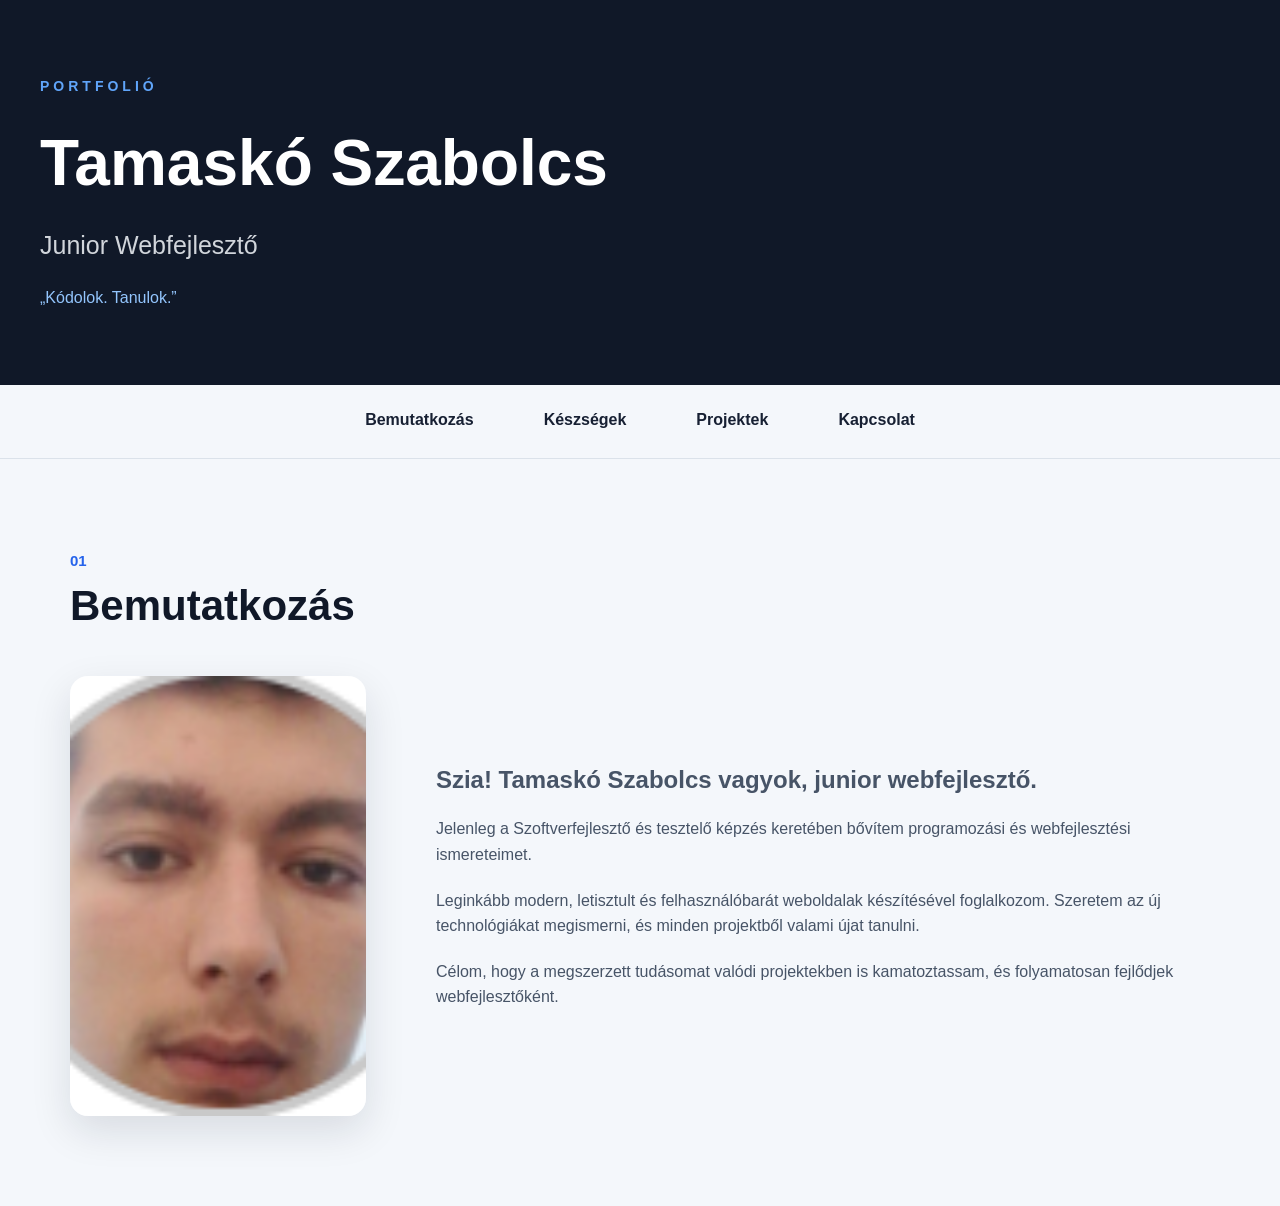
==== portfolio/index.html @ aec24481 "header,nav,bemutatkozás elkezdése" ====
<!DOCTYPE html>
<html lang="hu">
<head>
    <meta charset="UTF-8">
    <meta name="viewport" content="width=device-width, initial-scale=1.0">
    <meta name="description" content="Tamaskó Szabolcs junior webfejlesztő portfólió oldala">
    <title>Tamaskó Szabolcs | Junior Webfejlesztő</title>

    <link rel="stylesheet" href="css/style.css">
    <meta charset="UTF-8">
    <meta name="viewport" content="width=device-width, initial-scale=1.0">
    <meta name="description" content="Tamaskó Szabolcs junior webfejlesztő portfólió oldala">
    <title>Tamaskó Szabolcs | Junior Webfejlesztő</title>

    <link rel="stylesheet" href="css/style.css">
</head>

<body>

    <header>
        <div class="header-tartalom">
            <p class="kis-szoveg">PORTFOLIÓ</p>
            <h1>Tamaskó Szabolcs</h1>
            <p class="motto">Junior Webfejlesztő</p>
            <p class="idezet">„Kódolok. Tanulok.”</p>
        </div>
    </header>

    <nav>
        <div class="nav-tartalom">
            <a href="#bemutatkozas">Bemutatkozás</a>
            <a href="#keszsegek">Készségek</a>
            <a href="#projektek">Projektek</a>
            <a href="#kapcsolat">Kapcsolat</a>
        </div>
    </nav>

    <main>


        <section id="bemutatkozas" class="bemutatkozas">
            <div class="szekcio-fejlec">
                <p class="szekcio-szam">01</p>
                <h2>Bemutatkozás</h2>
            </div>

            <div class="bemutatkozas-tartalom">

                <div class="profil-kep">
                    <img src="img/profil.png" alt="Tamaskó Szabolcs portréképe">
                </div>

                <div class="bemutatkozo-szoveg">
                    <p class="kiemelt-szoveg">
                        Szia! Tamaskó Szabolcs vagyok, junior webfejlesztő.
                    </p>

                    <p>
                        Jelenleg a Szoftverfejlesztő és tesztelő képzés
                        keretében bővítem programozási és webfejlesztési
                        ismereteimet.
                    </p>

                    <p>
                        Leginkább modern, letisztult és felhasználóbarát
                        weboldalak készítésével foglalkozom. Szeretem
                        az új technológiákat megismerni, és minden projektből
                        valami újat tanulni.
                    </p>

                    <p>
                        Célom, hogy a megszerzett tudásomat valódi projektekben
                        is kamatoztassam, és folyamatosan fejlődjek
                        webfejlesztőként.
                    </p>
                </div>

            </div>
        </section>


</body>
</html>
---- portfolio/css/style.css ----
* {
    box-sizing: border-box;
    margin: 0;
    padding: 0;
}

body {
    font-family: Arial, Helvetica, sans-serif;
    background-color: #f4f7fb;
    color: #172033;
    line-height: 1.6;
}

img {
    display: block;
    width: 100%;
}








header {
    background-color: #101828;
    color: #ffffff;
    padding: 75px 30px;
}

.header-tartalom {
    max-width: 1200px;
    margin: 0 auto;
}

.kis-szoveg {
    color: #60a5fa;
    font-size: 14px;
    font-weight: bold;
    letter-spacing: 4px;
    margin-bottom: 15px;
}

header h1 {
    font-size: 64px;
    margin-bottom: 10px;
}

.motto {
    font-size: 25px;
    color: #d1d5db;
    margin-bottom: 20px;
}

.idezet {
    color: #93c5fd;
    font-size: 16px;
}







nav {
    border-bottom: 1px solid #dbe2ea;
    top: 0;
}

.nav-tartalom {
    max-width: 1200px;
    margin: 0 auto;
    display: flex;
    justify-content: center;
}

nav a {
    display: block;
    padding: 22px 35px;
    color: #172033;
    text-decoration: none;
    font-weight: bold;
    border-bottom: 3px solid transparent;
    transition: 0.3s;
}

nav a:hover {
    background-color: #eff6ff;
    color: #2563eb;
    border-bottom-color: #2563eb;
}







section {
    max-width: 1200px;
    margin: 0 auto;
    padding: 90px 30px;
}

.szekcio-fejlec {
    margin-bottom: 45px;
}

.szekcio-szam {
    color: #2563eb;
    font-size: 15px;
    font-weight: bold;
    margin-bottom: 8px;
}

h2 {
    font-size: 42px;
    color: #101828;
    line-height: 1.2;
}

h3 {
    color: #101828;
}

.bemutatkozas-tartalom {
    display: flex;
    align-items: center;
    gap: 70px;
}


.profil-kep img {
    height: 440px;
    object-fit: cover;
    border-radius: 18px;
    box-shadow: 0 15px 40px rgba(16, 24, 40, 0.12);
}

.bemutatkozo-szoveg p {
    margin-bottom: 20px;
    color: #475467;
}

.kiemelt-szoveg {
    color: #101828 ;
    font-size: 24px;
    font-weight: bold;
    line-height: 1.4;
}
---- portfolio/css/style.css ----
* {
    box-sizing: border-box;
    margin: 0;
    padding: 0;
}

body {
    font-family: Arial, Helvetica, sans-serif;
    background-color: #f4f7fb;
    color: #172033;
    line-height: 1.6;
}

img {
    display: block;
    width: 100%;
}








header {
    background-color: #101828;
    color: #ffffff;
    padding: 75px 30px;
}

.header-tartalom {
    max-width: 1200px;
    margin: 0 auto;
}

.kis-szoveg {
    color: #60a5fa;
    font-size: 14px;
    font-weight: bold;
    letter-spacing: 4px;
    margin-bottom: 15px;
}

header h1 {
    font-size: 64px;
    margin-bottom: 10px;
}

.motto {
    font-size: 25px;
    color: #d1d5db;
    margin-bottom: 20px;
}

.idezet {
    color: #93c5fd;
    font-size: 16px;
}







nav {
    border-bottom: 1px solid #dbe2ea;
    top: 0;
}

.nav-tartalom {
    max-width: 1200px;
    margin: 0 auto;
    display: flex;
    justify-content: center;
}

nav a {
    display: block;
    padding: 22px 35px;
    color: #172033;
    text-decoration: none;
    font-weight: bold;
    border-bottom: 3px solid transparent;
    transition: 0.3s;
}

nav a:hover {
    background-color: #eff6ff;
    color: #2563eb;
    border-bottom-color: #2563eb;
}







section {
    max-width: 1200px;
    margin: 0 auto;
    padding: 90px 30px;
}

.szekcio-fejlec {
    margin-bottom: 45px;
}

.szekcio-szam {
    color: #2563eb;
    font-size: 15px;
    font-weight: bold;
    margin-bottom: 8px;
}

h2 {
    font-size: 42px;
    color: #101828;
    line-height: 1.2;
}

h3 {
    color: #101828;
}

.bemutatkozas-tartalom {
    display: flex;
    align-items: center;
    gap: 70px;
}


.profil-kep img {
    height: 440px;
    object-fit: cover;
    border-radius: 18px;
    box-shadow: 0 15px 40px rgba(16, 24, 40, 0.12);
}

.bemutatkozo-szoveg p {
    margin-bottom: 20px;
    color: #475467;
}

.kiemelt-szoveg {
    color: #101828 ;
    font-size: 24px;
    font-weight: bold;
    line-height: 1.4;
}
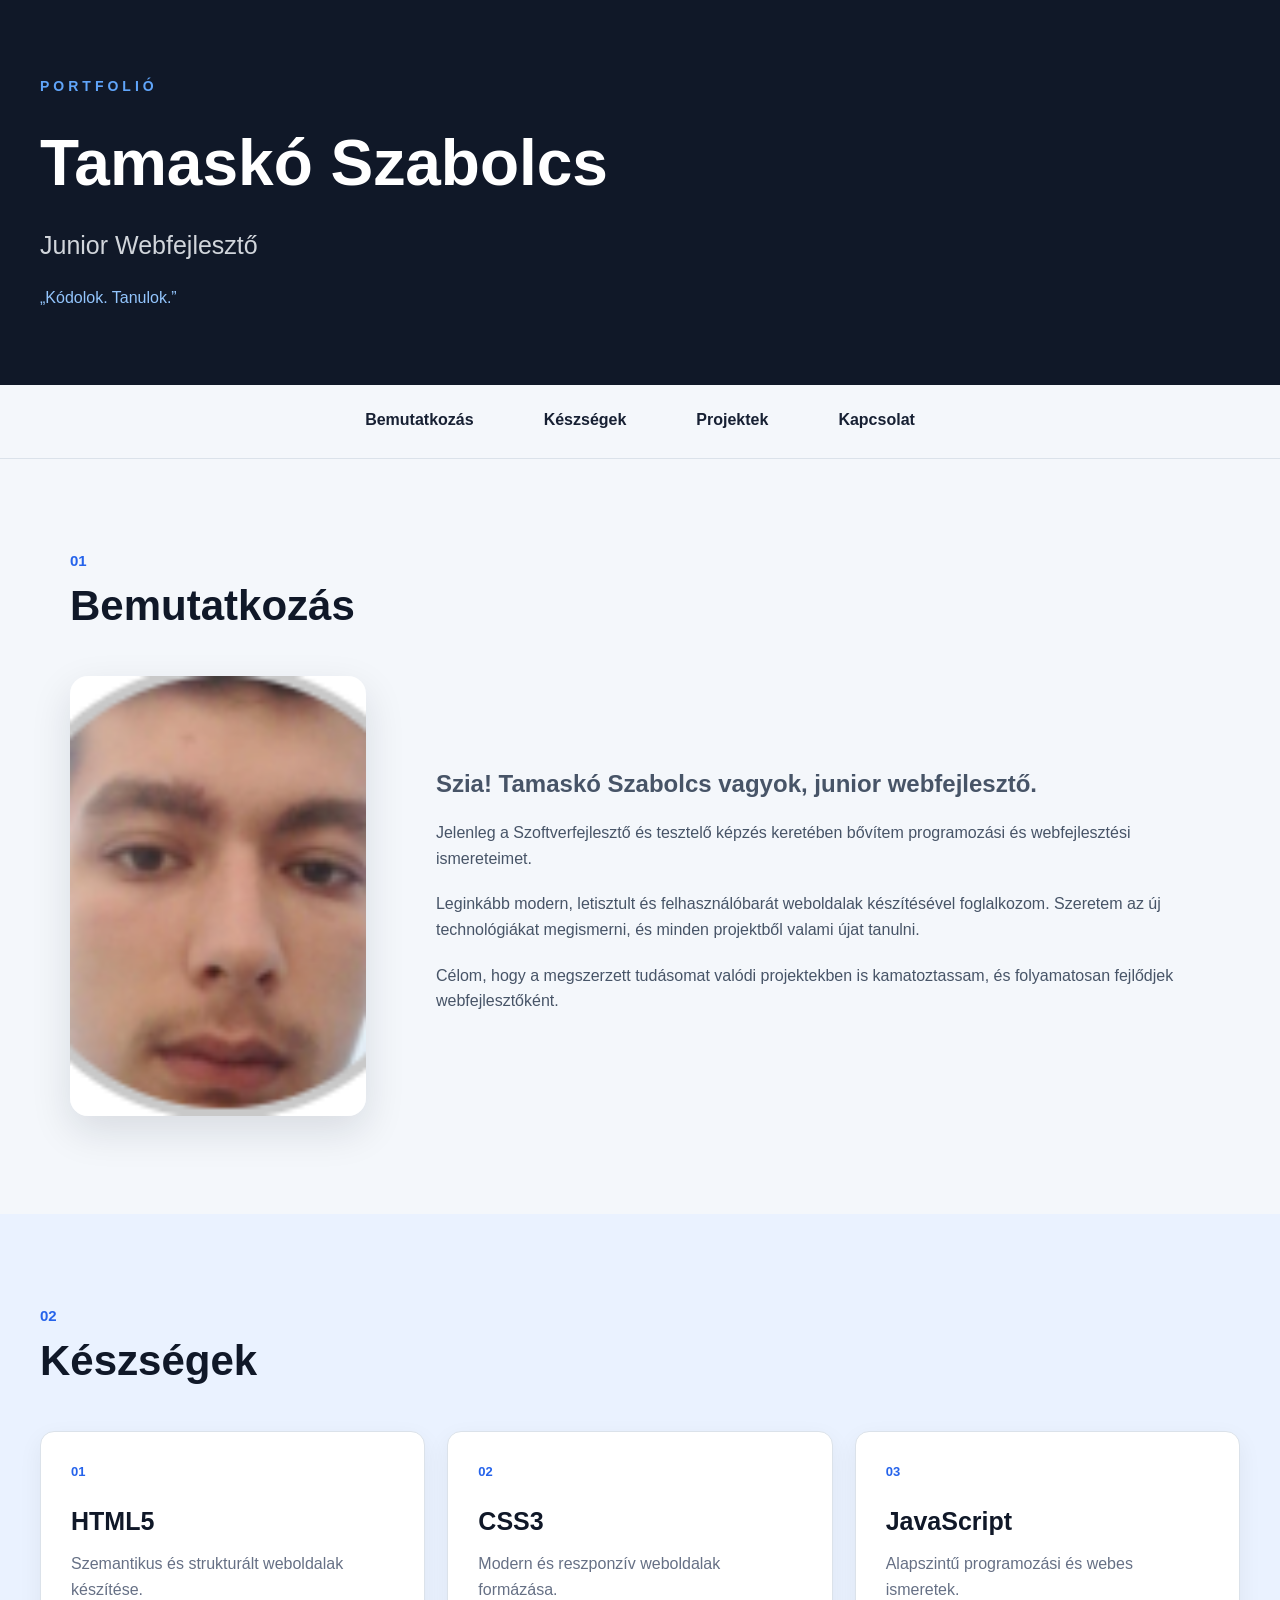
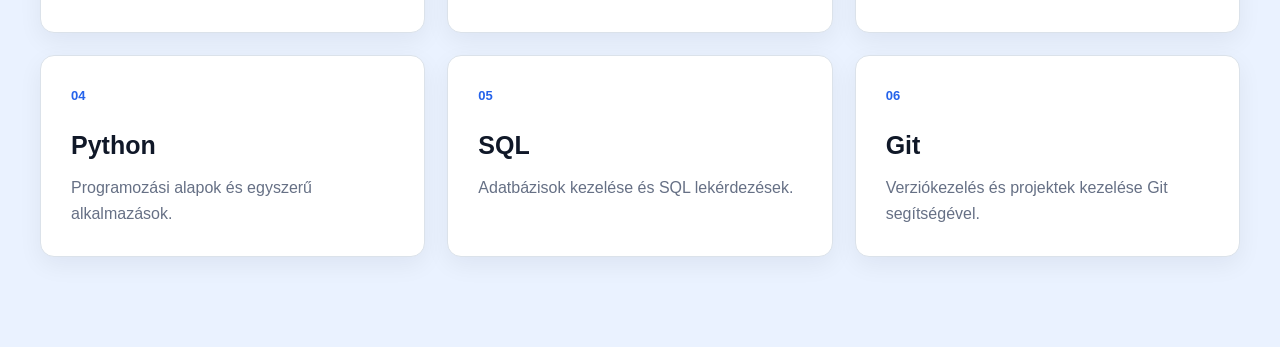
==== commit da22ff0a: "keszsegek section" ====
--- a/portfolio/index.html
+++ b/portfolio/index.html
@@ -79,5 +79,52 @@
         </section>
 
 
+        <section id="keszsegek" class="keszsegek">
+            <div class="szekcio-fejlec">
+                <p class="szekcio-szam">02</p>
+                <h2>Készségek</h2>
+            </div>
+
+            <div class="keszseg-grid">
+
+                <div class="keszseg-kartya">
+                    <span class="kartya-szam">01</span>
+                    <h3>HTML5</h3>
+                    <p>Szemantikus és strukturált weboldalak készítése.</p>
+                </div>
+
+                <div class="keszseg-kartya">
+                    <span class="kartya-szam">02</span>
+                    <h3>CSS3</h3>
+                    <p>Modern és reszponzív weboldalak formázása.</p>
+                </div>
+
+                <div class="keszseg-kartya">
+                    <span class="kartya-szam">03</span>
+                    <h3>JavaScript</h3>
+                    <p>Alapszintű programozási és webes ismeretek.</p>
+                </div>
+
+                <div class="keszseg-kartya">
+                    <span class="kartya-szam">04</span>
+                    <h3>Python</h3>
+                    <p>Programozási alapok és egyszerű alkalmazások.</p>
+                </div>
+
+                <div class="keszseg-kartya">
+                    <span class="kartya-szam">05</span>
+                    <h3>SQL</h3>
+                    <p>Adatbázisok kezelése és SQL lekérdezések.</p>
+                </div>
+
+                <div class="keszseg-kartya">
+                    <span class="kartya-szam">06</span>
+                    <h3>Git</h3>
+                    <p>Verziókezelés és projektek kezelése Git segítségével.</p>
+                </div>
+
+            </div>
+        </section>
+
 </body>
 </html>
--- a/portfolio/css/style.css
+++ b/portfolio/css/style.css
@@ -12,7 +12,6 @@
 }
 
 img {
-    display: block;
     width: 100%;
 }
 
@@ -66,7 +65,6 @@
 
 nav {
     border-bottom: 1px solid #dbe2ea;
-    top: 0;
 }
 
 .nav-tartalom {
@@ -151,3 +149,50 @@
     line-height: 1.4;
 }
 
+
+
+
+
+.keszsegek {
+    max-width: none;
+    background-color: #eaf2ff;
+}
+
+.keszsegek .szekcio-fejlec,
+.keszseg-grid {
+    max-width: 1200px;
+    margin-left: auto;
+    margin-right: auto;
+}
+
+.keszseg-grid {
+    display: grid;
+    grid-template-columns: repeat(3, 1fr);
+    gap: 22px;
+}
+
+.keszseg-kartya {
+    min-height: 190px;
+    padding: 30px;
+    background-color: #ffffff;
+    border: 1px solid #dbe2ea;
+    border-radius: 14px;
+    box-shadow: 0 8px 25px rgba(16, 24, 40, 0.06);
+}
+
+.kartya-szam {
+    display: block;
+    color: #2563eb;
+    font-size: 13px;
+    font-weight: bold;
+    margin-bottom: 18px;
+}
+
+.keszseg-kartya h3 {
+    font-size: 25px;
+    margin-bottom: 10px;
+}
+
+.keszseg-kartya p {
+    color: #667085;
+}
--- a/portfolio/css/style.css
+++ b/portfolio/css/style.css
@@ -12,7 +12,6 @@
 }
 
 img {
-    display: block;
     width: 100%;
 }
 
@@ -66,7 +65,6 @@
 
 nav {
     border-bottom: 1px solid #dbe2ea;
-    top: 0;
 }
 
 .nav-tartalom {
@@ -151,3 +149,50 @@
     line-height: 1.4;
 }
 
+
+
+
+
+.keszsegek {
+    max-width: none;
+    background-color: #eaf2ff;
+}
+
+.keszsegek .szekcio-fejlec,
+.keszseg-grid {
+    max-width: 1200px;
+    margin-left: auto;
+    margin-right: auto;
+}
+
+.keszseg-grid {
+    display: grid;
+    grid-template-columns: repeat(3, 1fr);
+    gap: 22px;
+}
+
+.keszseg-kartya {
+    min-height: 190px;
+    padding: 30px;
+    background-color: #ffffff;
+    border: 1px solid #dbe2ea;
+    border-radius: 14px;
+    box-shadow: 0 8px 25px rgba(16, 24, 40, 0.06);
+}
+
+.kartya-szam {
+    display: block;
+    color: #2563eb;
+    font-size: 13px;
+    font-weight: bold;
+    margin-bottom: 18px;
+}
+
+.keszseg-kartya h3 {
+    font-size: 25px;
+    margin-bottom: 10px;
+}
+
+.keszseg-kartya p {
+    color: #667085;
+}
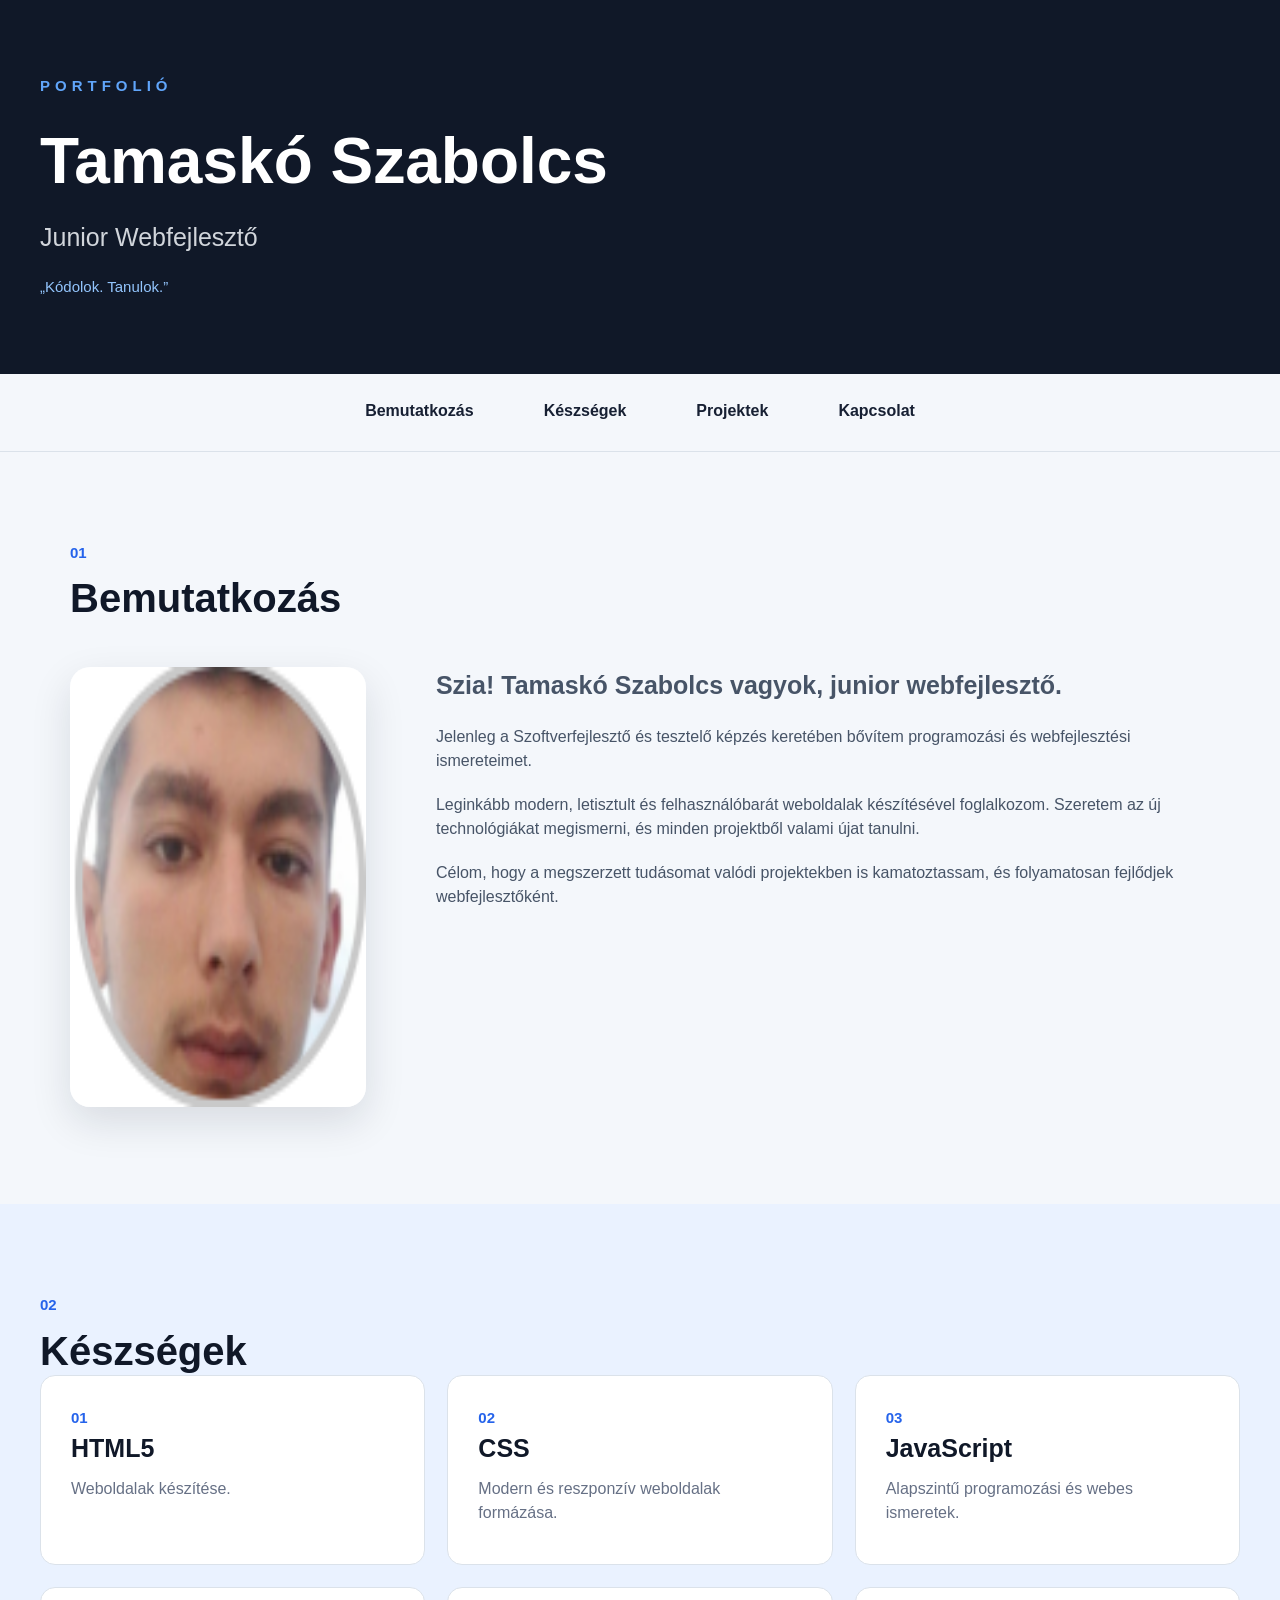
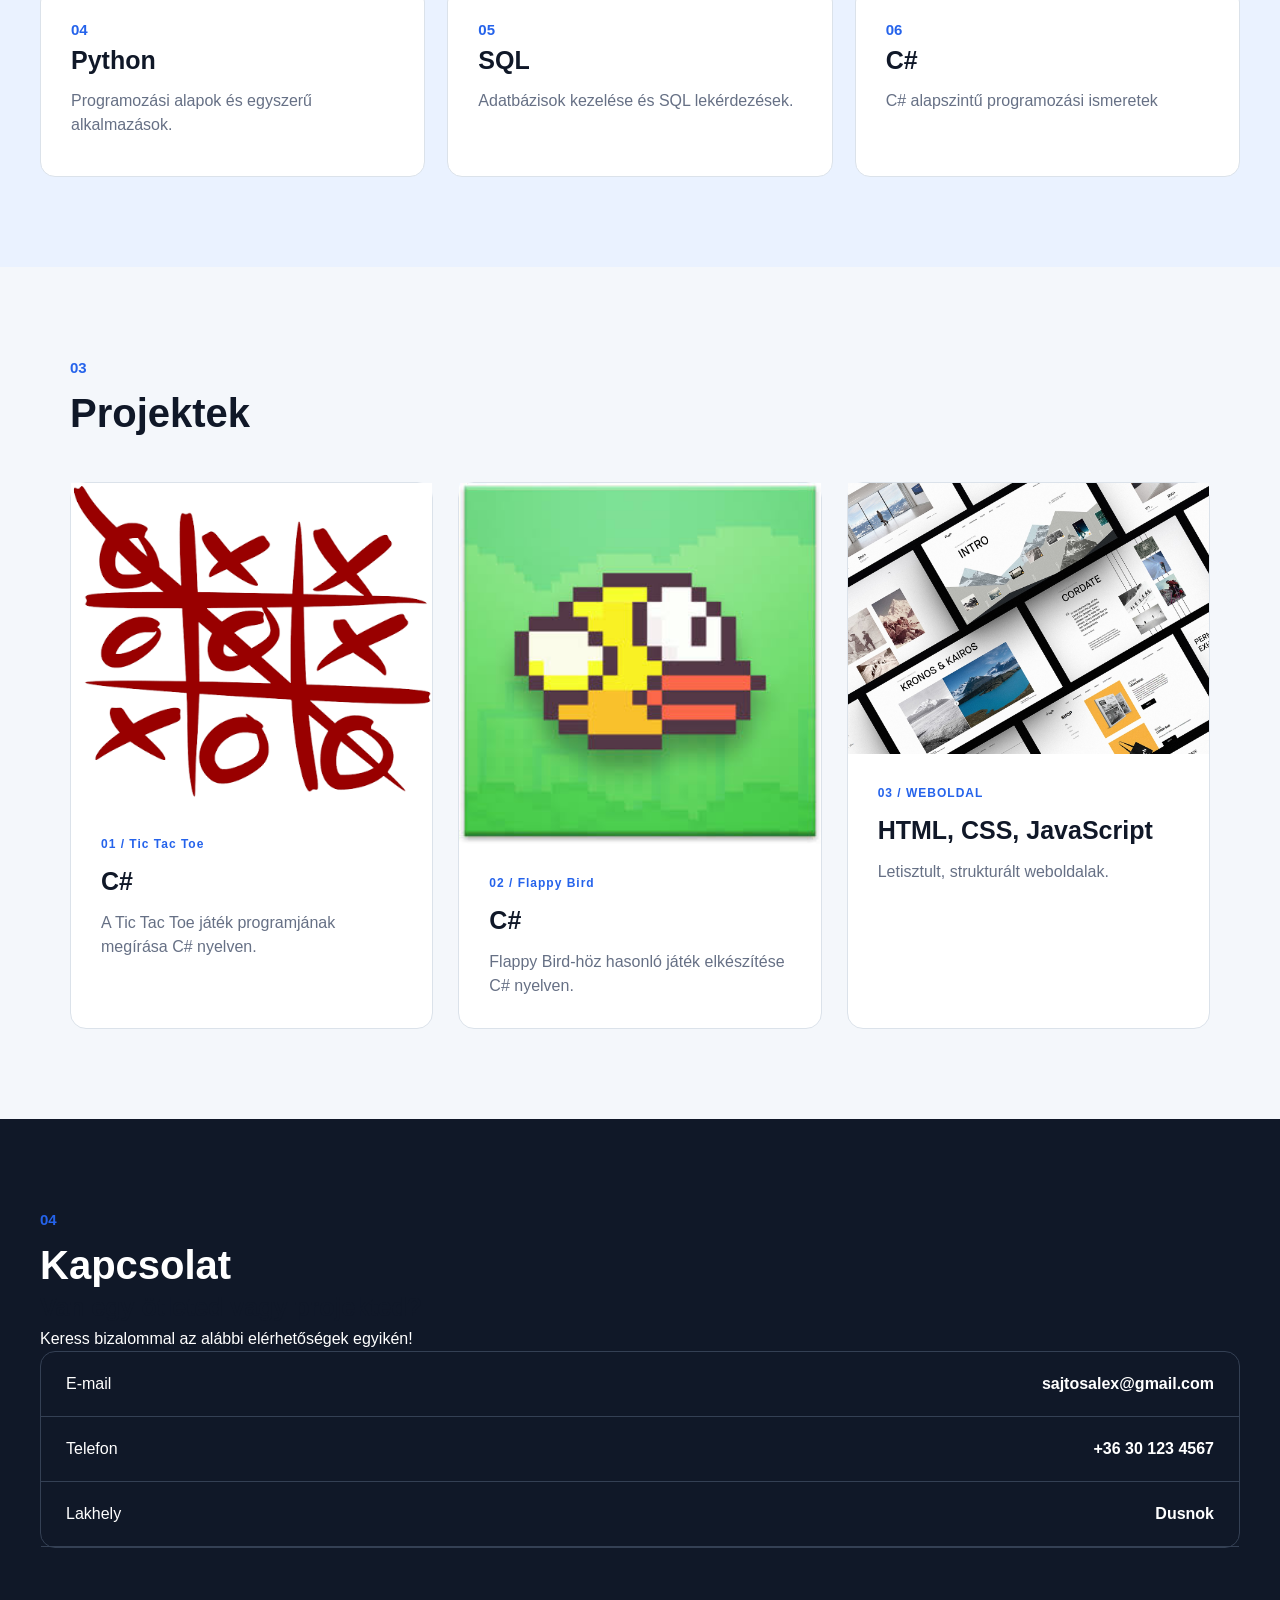
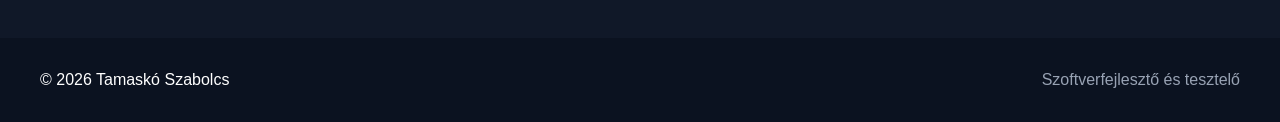
==== commit 216aa5be: "projektek szekcio, kapcsolat szekcio, javitasok (dupla ora)" ====
--- a/portfolio/index.html
+++ b/portfolio/index.html
@@ -1,11 +1,6 @@
 <!DOCTYPE html>
 <html lang="hu">
 <head>
-    <meta charset="UTF-8">
-    <meta name="viewport" content="width=device-width, initial-scale=1.0">
-    <meta name="description" content="Tamaskó Szabolcs junior webfejlesztő portfólió oldala">
-    <title>Tamaskó Szabolcs | Junior Webfejlesztő</title>
-
     <link rel="stylesheet" href="css/style.css">
     <meta charset="UTF-8">
     <meta name="viewport" content="width=device-width, initial-scale=1.0">
@@ -90,12 +85,12 @@
                 <div class="keszseg-kartya">
                     <span class="kartya-szam">01</span>
                     <h3>HTML5</h3>
-                    <p>Szemantikus és strukturált weboldalak készítése.</p>
+                    <p>Weboldalak készítése.</p>
                 </div>
 
                 <div class="keszseg-kartya">
                     <span class="kartya-szam">02</span>
-                    <h3>CSS3</h3>
+                    <h3>CSS</h3>
                     <p>Modern és reszponzív weboldalak formázása.</p>
                 </div>
 
@@ -119,12 +114,117 @@
 
                 <div class="keszseg-kartya">
                     <span class="kartya-szam">06</span>
-                    <h3>Git</h3>
-                    <p>Verziókezelés és projektek kezelése Git segítségével.</p>
-                </div>
-
-            </div>
-        </section>
+                    <h3>C#</h3>
+                    <p>C# alapszintű programozási ismeretek</p>
+                </div>
+
+            </div>
+        </section>
+
+
+
+
+        <section id="projektek" class="projektek">
+            <div class="szekcio-fejlec">
+                <p class="szekcio-szam">03</p>
+                <h2>Projektek</h2>
+            </div>
+
+            <div class="projekt-grid">
+
+                <article class="projekt-kartya">
+                    <img src="img/images.png" alt="Webshop projekt képe">
+
+                    <div class="projekt-tartalom">
+                        <p class="projekt-szam">01 / Tic Tac Toe</p>
+                        <h3>C#</h3>
+                        <p>
+                            A Tic Tac Toe játék programjának megírása C# nyelven.
+                        </p>
+                    </div>
+                </article>
+
+                <article class="projekt-kartya">
+                    <img src="img/images.jfif" alt="Portfólió projekt képe">
+
+                    <div class="projekt-tartalom">
+                        <p class="projekt-szam">02 / Flappy Bird</p>
+                        <h3>C#</h3>
+                        <p>
+                            Flappy Bird-höz hasonló játék elkészítése C# nyelven.
+                        </p>
+                    </div>
+                </article>
+
+                <article class="projekt-kartya">
+                    <img src="img/lumen-museum-website-design.jpg" alt="Weboldal projekt képe">
+
+                    <div class="projekt-tartalom">
+                        <p class="projekt-szam">03 / WEBOLDAL</p>
+                        <h3>HTML, CSS, JavaScript</h3>
+                        <p>
+                            Letisztult, strukturált weboldalak.
+                        </p>
+                    </div>
+                </article>
+
+            </div>
+        </section>
+
+
+
+
+        <section id="kapcsolat" class="kapcsolat">
+            <div class="szekcio-fejlec">
+                <p class="szekcio-szam">04</p>
+                <h2>Kapcsolat</h2>
+            </div>
+
+            <div class="kapcsolat-tartalom">
+
+                <div class="kapcsolat-szoveg">
+                    <p class="kiemelt-szoveg">
+                        Van egy ötleted vagy projekted?
+                    </p>
+
+                    <p>
+                        Keress bizalommal az alábbi elérhetőségek egyikén!
+                    </p>
+                </div>
+
+                <div class="kapcsolati-adatok">
+
+                    <div class="kapcsolat-sor">
+                        <span>E-mail</span>
+                        <a href="mailto:peter@email.hu">sajtosalex@gmail.com</a>
+                    </div>
+
+                    <div class="kapcsolat-sor">
+                        <span>Telefon</span>
+                        <a href="tel:+36301234567">+36 30 123 4567</a>
+                    </div>
+
+                    <div class="kapcsolat-sor">
+                        <span>Lakhely</span>
+                        <p>Dusnok</p>
+                    </div>
+
+                </div>
+
+            </div>
+        </section>
+
+    </main>
+
+
+
+    <footer>
+        <div class="footer-tartalom">
+            <p>© 2026 Tamaskó Szabolcs</p>
+            <p>Szoftverfejlesztő és tesztelő</p>
+        </div>
+    </footer>
+
 
 </body>
 </html>
--- a/portfolio/css/style.css
+++ b/portfolio/css/style.css
@@ -8,7 +8,7 @@
     font-family: Arial, Helvetica, sans-serif;
     background-color: #f4f7fb;
     color: #172033;
-    line-height: 1.6;
+    line-height: 1.5;
 }
 
 img {
@@ -35,9 +35,9 @@
 
 .kis-szoveg {
     color: #60a5fa;
-    font-size: 14px;
-    font-weight: bold;
-    letter-spacing: 4px;
+    font-size: 15px;
+    font-weight: bold;
+    letter-spacing: 5px;
     margin-bottom: 15px;
 }
 
@@ -54,7 +54,7 @@
 
 .idezet {
     color: #93c5fd;
-    font-size: 16px;
+    font-size: 15px;
 }
 
 
@@ -69,14 +69,13 @@
 
 .nav-tartalom {
     max-width: 1200px;
-    margin: 0 auto;
+    margin: auto;
     display: flex;
     justify-content: center;
 }
 
 nav a {
-    display: block;
-    padding: 22px 35px;
+    padding: 25px 35px;
     color: #172033;
     text-decoration: none;
     font-weight: bold;
@@ -98,7 +97,7 @@
 
 section {
     max-width: 1200px;
-    margin: 0 auto;
+    margin: auto;
     padding: 90px 30px;
 }
 
@@ -110,11 +109,11 @@
     color: #2563eb;
     font-size: 15px;
     font-weight: bold;
-    margin-bottom: 8px;
+    margin-bottom: 10px;
 }
 
 h2 {
-    font-size: 42px;
+    font-size: 40px;
     color: #101828;
     line-height: 1.2;
 }
@@ -125,15 +124,13 @@
 
 .bemutatkozas-tartalom {
     display: flex;
-    align-items: center;
     gap: 70px;
 }
 
 
 .profil-kep img {
     height: 440px;
-    object-fit: cover;
-    border-radius: 18px;
+    border-radius: 20px;
     box-shadow: 0 15px 40px rgba(16, 24, 40, 0.12);
 }
 
@@ -144,9 +141,9 @@
 
 .kiemelt-szoveg {
     color: #101828 ;
-    font-size: 24px;
-    font-weight: bold;
-    line-height: 1.4;
+    font-size: 25px;
+    font-weight: bold;
+    line-height: 1.5;
 }
 
 
@@ -154,21 +151,13 @@
 
 
 .keszsegek {
-    max-width: none;
     background-color: #eaf2ff;
 }
 
 .keszsegek .szekcio-fejlec,
 .keszseg-grid {
     max-width: 1200px;
-    margin-left: auto;
-    margin-right: auto;
-}
-
-.keszseg-grid {
-    display: grid;
-    grid-template-columns: repeat(3, 1fr);
-    gap: 22px;
+    margin: auto;
 }
 
 .keszseg-kartya {
@@ -176,14 +165,12 @@
     padding: 30px;
     background-color: #ffffff;
     border: 1px solid #dbe2ea;
-    border-radius: 14px;
-    box-shadow: 0 8px 25px rgba(16, 24, 40, 0.06);
+    border-radius: 15px;
 }
 
 .kartya-szam {
-    display: block;
-    color: #2563eb;
-    font-size: 13px;
+    color: #2563eb;
+    font-size: 15px;
     font-weight: bold;
     margin-bottom: 18px;
 }
@@ -196,3 +183,177 @@
 .keszseg-kartya p {
     color: #667085;
 }
+
+
+
+.keszsegek {
+    background-color: #eaf2ff;
+    max-width: none;
+}
+
+.keszsegek .szekcio-fejlec,
+.keszseg-grid {
+    max-width: 1200px;
+}
+
+.keszseg-grid {
+    display: grid;
+    grid-template-columns: repeat(3, 1fr);
+    gap: 22px;
+}
+
+.keszseg-kartya {
+    min-height: 190px;
+    padding: 30px;
+    background-color: #ffffff;
+    border: 1px solid #dbe2ea;
+    border-radius: 15px;
+}
+
+.kartya-szam {
+    color: #2563eb;
+    font-size: 15px;
+    font-weight: bold;
+    margin-bottom: 20px;
+}
+
+.keszseg-kartya h3 {
+    font-size: 25px;
+    margin-bottom: 10px;
+}
+
+.keszseg-kartya p {
+    color: #667085;
+}
+
+
+
+
+
+
+.projekt-grid {
+    display: grid;
+    grid-template-columns: repeat(3, 1fr);
+    gap: 25px;
+}
+
+.projekt-kartya {
+    display: flex;
+    flex-direction: column;
+    background-color: #ffffff;
+    border: 1px solid #dbe2ea;
+    border-radius: 16px;
+}
+
+
+.projekt-tartalom {
+    padding: 30px;
+}
+
+.projekt-szam {
+    color: #2563eb;
+    font-size: 12px;
+    font-weight: bold;
+    letter-spacing: 1px;
+    margin-bottom: 10px;
+}
+
+.projekt-tartalom h3 {
+    font-size: 25px;
+    margin-bottom: 10px;
+}
+
+.projekt-tartalom p:last-child {
+    color: #667085;
+}
+
+
+
+
+
+.kapcsolat {
+    max-width: none;
+    background-color: #101828;
+    color: #ffffff;
+}
+
+.kapcsolat .szekcio-fejlec,
+.kapcsolat-tartalom {
+    max-width: 1200px;
+    margin: auto;
+}
+
+.kapcsolat h2 {
+    color: #ffffff;
+}
+
+.kapcsolat-tartalom {
+    gap: 100px;
+    align-items: center;
+}
+
+.kapcsolat-szoveg {
+    flex: 1;
+}
+
+.kapcsolati-adatok {
+    flex: 1;
+    border: 1px solid #344054;
+    border-radius: 15px;
+}
+
+.kapcsolat-sor {
+    display: flex;
+    justify-content: space-between;
+    padding: 20px 25px;
+    border-bottom: 1px solid #344054;
+}
+
+
+.kapcsolat-sor p,
+.kapcsolat-sor a {
+    color: #ffffff;
+    text-decoration: none;
+    font-weight: bold;
+}
+
+
+
+
+
+footer {
+    background-color: #0b1220;
+    color: #98a2b3;
+    padding: 30px;
+}
+
+.footer-tartalom {
+    max-width: 1200px;
+    margin: auto;
+    display: flex;
+    justify-content: space-between;
+}
+
+.footer-tartalom p:first-child {
+    color: #ffffff;
+}
+
+
+
+
+
+
+@media (max-width: 800px) {
+    .keszseg-grid {
+        grid-template-columns: 1fr;
+    }
+
+    .projekt-grid {
+        grid-template-columns: 1fr;
+    }
+    .nav-tartalom {
+        flex-direction: column;
+        text-align: center;
+    }
+
+}
--- a/portfolio/css/style.css
+++ b/portfolio/css/style.css
@@ -8,7 +8,7 @@
     font-family: Arial, Helvetica, sans-serif;
     background-color: #f4f7fb;
     color: #172033;
-    line-height: 1.6;
+    line-height: 1.5;
 }
 
 img {
@@ -35,9 +35,9 @@
 
 .kis-szoveg {
     color: #60a5fa;
-    font-size: 14px;
-    font-weight: bold;
-    letter-spacing: 4px;
+    font-size: 15px;
+    font-weight: bold;
+    letter-spacing: 5px;
     margin-bottom: 15px;
 }
 
@@ -54,7 +54,7 @@
 
 .idezet {
     color: #93c5fd;
-    font-size: 16px;
+    font-size: 15px;
 }
 
 
@@ -69,14 +69,13 @@
 
 .nav-tartalom {
     max-width: 1200px;
-    margin: 0 auto;
+    margin: auto;
     display: flex;
     justify-content: center;
 }
 
 nav a {
-    display: block;
-    padding: 22px 35px;
+    padding: 25px 35px;
     color: #172033;
     text-decoration: none;
     font-weight: bold;
@@ -98,7 +97,7 @@
 
 section {
     max-width: 1200px;
-    margin: 0 auto;
+    margin: auto;
     padding: 90px 30px;
 }
 
@@ -110,11 +109,11 @@
     color: #2563eb;
     font-size: 15px;
     font-weight: bold;
-    margin-bottom: 8px;
+    margin-bottom: 10px;
 }
 
 h2 {
-    font-size: 42px;
+    font-size: 40px;
     color: #101828;
     line-height: 1.2;
 }
@@ -125,15 +124,13 @@
 
 .bemutatkozas-tartalom {
     display: flex;
-    align-items: center;
     gap: 70px;
 }
 
 
 .profil-kep img {
     height: 440px;
-    object-fit: cover;
-    border-radius: 18px;
+    border-radius: 20px;
     box-shadow: 0 15px 40px rgba(16, 24, 40, 0.12);
 }
 
@@ -144,9 +141,9 @@
 
 .kiemelt-szoveg {
     color: #101828 ;
-    font-size: 24px;
-    font-weight: bold;
-    line-height: 1.4;
+    font-size: 25px;
+    font-weight: bold;
+    line-height: 1.5;
 }
 
 
@@ -154,21 +151,13 @@
 
 
 .keszsegek {
-    max-width: none;
     background-color: #eaf2ff;
 }
 
 .keszsegek .szekcio-fejlec,
 .keszseg-grid {
     max-width: 1200px;
-    margin-left: auto;
-    margin-right: auto;
-}
-
-.keszseg-grid {
-    display: grid;
-    grid-template-columns: repeat(3, 1fr);
-    gap: 22px;
+    margin: auto;
 }
 
 .keszseg-kartya {
@@ -176,14 +165,12 @@
     padding: 30px;
     background-color: #ffffff;
     border: 1px solid #dbe2ea;
-    border-radius: 14px;
-    box-shadow: 0 8px 25px rgba(16, 24, 40, 0.06);
+    border-radius: 15px;
 }
 
 .kartya-szam {
-    display: block;
-    color: #2563eb;
-    font-size: 13px;
+    color: #2563eb;
+    font-size: 15px;
     font-weight: bold;
     margin-bottom: 18px;
 }
@@ -196,3 +183,177 @@
 .keszseg-kartya p {
     color: #667085;
 }
+
+
+
+.keszsegek {
+    background-color: #eaf2ff;
+    max-width: none;
+}
+
+.keszsegek .szekcio-fejlec,
+.keszseg-grid {
+    max-width: 1200px;
+}
+
+.keszseg-grid {
+    display: grid;
+    grid-template-columns: repeat(3, 1fr);
+    gap: 22px;
+}
+
+.keszseg-kartya {
+    min-height: 190px;
+    padding: 30px;
+    background-color: #ffffff;
+    border: 1px solid #dbe2ea;
+    border-radius: 15px;
+}
+
+.kartya-szam {
+    color: #2563eb;
+    font-size: 15px;
+    font-weight: bold;
+    margin-bottom: 20px;
+}
+
+.keszseg-kartya h3 {
+    font-size: 25px;
+    margin-bottom: 10px;
+}
+
+.keszseg-kartya p {
+    color: #667085;
+}
+
+
+
+
+
+
+.projekt-grid {
+    display: grid;
+    grid-template-columns: repeat(3, 1fr);
+    gap: 25px;
+}
+
+.projekt-kartya {
+    display: flex;
+    flex-direction: column;
+    background-color: #ffffff;
+    border: 1px solid #dbe2ea;
+    border-radius: 16px;
+}
+
+
+.projekt-tartalom {
+    padding: 30px;
+}
+
+.projekt-szam {
+    color: #2563eb;
+    font-size: 12px;
+    font-weight: bold;
+    letter-spacing: 1px;
+    margin-bottom: 10px;
+}
+
+.projekt-tartalom h3 {
+    font-size: 25px;
+    margin-bottom: 10px;
+}
+
+.projekt-tartalom p:last-child {
+    color: #667085;
+}
+
+
+
+
+
+.kapcsolat {
+    max-width: none;
+    background-color: #101828;
+    color: #ffffff;
+}
+
+.kapcsolat .szekcio-fejlec,
+.kapcsolat-tartalom {
+    max-width: 1200px;
+    margin: auto;
+}
+
+.kapcsolat h2 {
+    color: #ffffff;
+}
+
+.kapcsolat-tartalom {
+    gap: 100px;
+    align-items: center;
+}
+
+.kapcsolat-szoveg {
+    flex: 1;
+}
+
+.kapcsolati-adatok {
+    flex: 1;
+    border: 1px solid #344054;
+    border-radius: 15px;
+}
+
+.kapcsolat-sor {
+    display: flex;
+    justify-content: space-between;
+    padding: 20px 25px;
+    border-bottom: 1px solid #344054;
+}
+
+
+.kapcsolat-sor p,
+.kapcsolat-sor a {
+    color: #ffffff;
+    text-decoration: none;
+    font-weight: bold;
+}
+
+
+
+
+
+footer {
+    background-color: #0b1220;
+    color: #98a2b3;
+    padding: 30px;
+}
+
+.footer-tartalom {
+    max-width: 1200px;
+    margin: auto;
+    display: flex;
+    justify-content: space-between;
+}
+
+.footer-tartalom p:first-child {
+    color: #ffffff;
+}
+
+
+
+
+
+
+@media (max-width: 800px) {
+    .keszseg-grid {
+        grid-template-columns: 1fr;
+    }
+
+    .projekt-grid {
+        grid-template-columns: 1fr;
+    }
+    .nav-tartalom {
+        flex-direction: column;
+        text-align: center;
+    }
+
+}
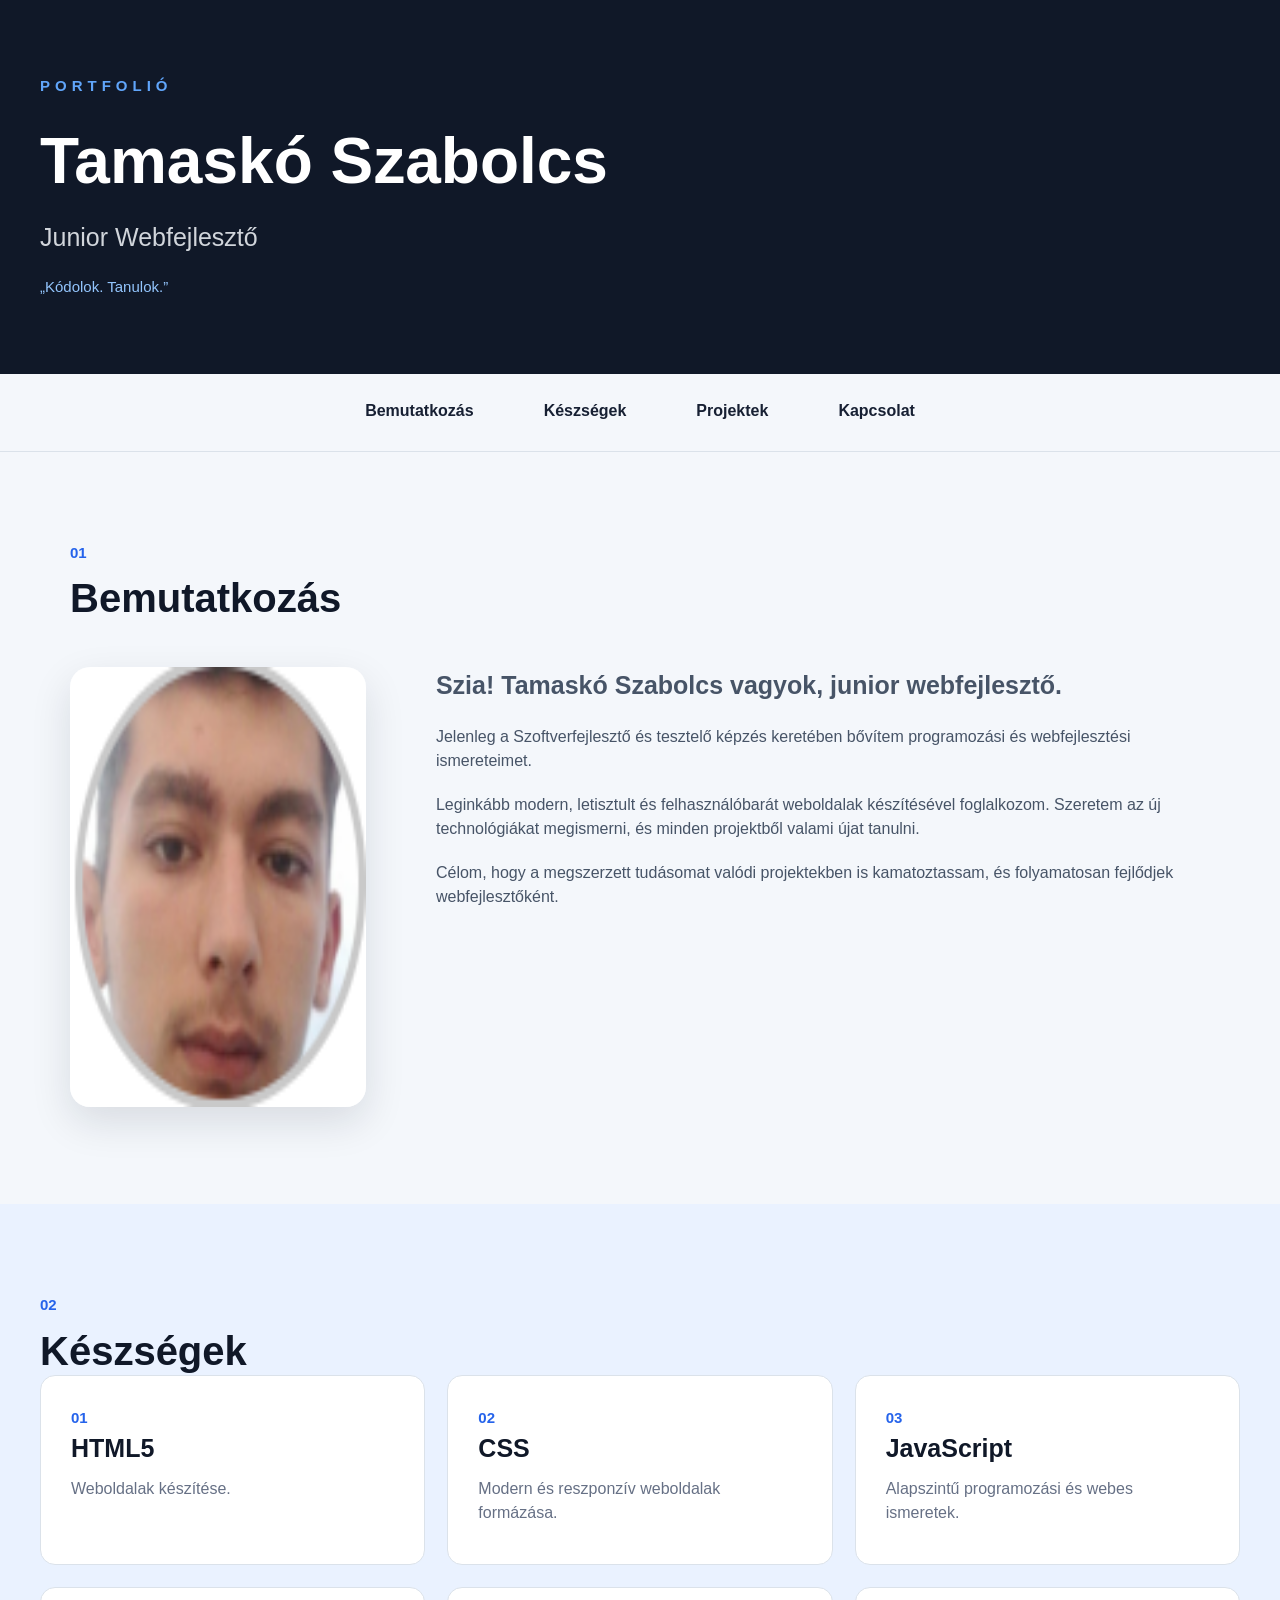
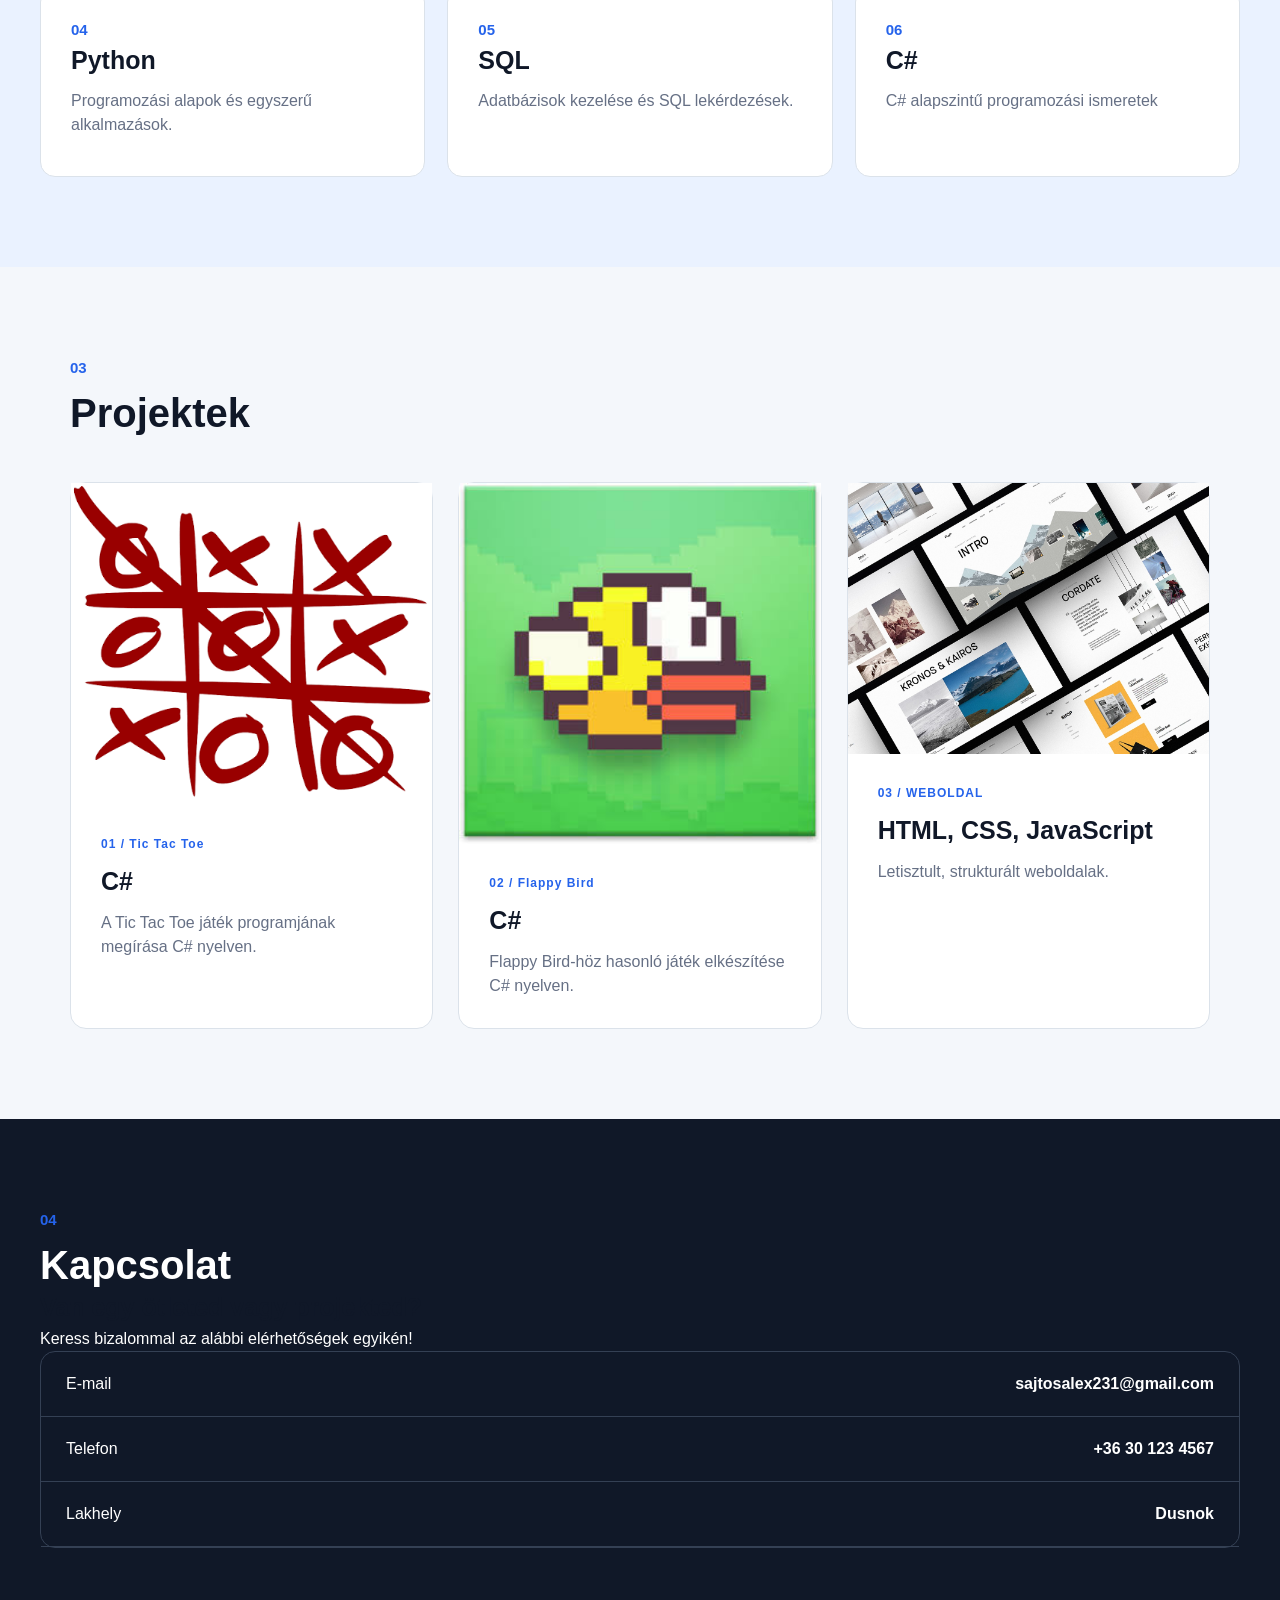
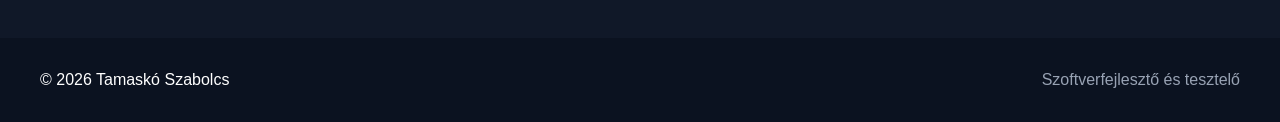
==== commit 5f19113c: "vegso valtoztatasok" ====
--- a/portfolio/index.html
+++ b/portfolio/index.html
@@ -196,7 +196,7 @@
 
                     <div class="kapcsolat-sor">
                         <span>E-mail</span>
-                        <a href="mailto:peter@email.hu">sajtosalex@gmail.com</a>
+                        <a href="mailto:peter@email.hu">sajtosalex231@gmail.com</a>
                     </div>
 
                     <div class="kapcsolat-sor">
--- a/portfolio/css/style.css
+++ b/portfolio/css/style.css
@@ -15,13 +15,6 @@
     width: 100%;
 }
 
-
-
-
-
-
-
-
 header {
     background-color: #101828;
     color: #ffffff;
@@ -57,11 +50,7 @@
     font-size: 15px;
 }
 
-
-
-
-
-
+/*---------------------------------*/
 
 nav {
     border-bottom: 1px solid #dbe2ea;
@@ -89,12 +78,6 @@
     border-bottom-color: #2563eb;
 }
 
-
-
-
-
-
-
 section {
     max-width: 1200px;
     margin: auto;
@@ -127,7 +110,6 @@
     gap: 70px;
 }
 
-
 .profil-kep img {
     height: 440px;
     border-radius: 20px;
@@ -140,24 +122,30 @@
 }
 
 .kiemelt-szoveg {
-    color: #101828 ;
+    color: #101828;
     font-size: 25px;
     font-weight: bold;
     line-height: 1.5;
 }
 
-
-
-
+/*---------------------------------*/
 
 .keszsegek {
     background-color: #eaf2ff;
+    max-width: none;
 }
 
 .keszsegek .szekcio-fejlec,
 .keszseg-grid {
     max-width: 1200px;
-    margin: auto;
+    justify-content: center;
+    margin: auto;
+}
+
+.keszseg-grid {
+    display: grid;
+    grid-template-columns: repeat(3, 1fr);
+    gap: 22px;
 }
 
 .keszseg-kartya {
@@ -172,7 +160,7 @@
     color: #2563eb;
     font-size: 15px;
     font-weight: bold;
-    margin-bottom: 18px;
+    margin-bottom: 20px;
 }
 
 .keszseg-kartya h3 {
@@ -184,52 +172,7 @@
     color: #667085;
 }
 
-
-
-.keszsegek {
-    background-color: #eaf2ff;
-    max-width: none;
-}
-
-.keszsegek .szekcio-fejlec,
-.keszseg-grid {
-    max-width: 1200px;
-}
-
-.keszseg-grid {
-    display: grid;
-    grid-template-columns: repeat(3, 1fr);
-    gap: 22px;
-}
-
-.keszseg-kartya {
-    min-height: 190px;
-    padding: 30px;
-    background-color: #ffffff;
-    border: 1px solid #dbe2ea;
-    border-radius: 15px;
-}
-
-.kartya-szam {
-    color: #2563eb;
-    font-size: 15px;
-    font-weight: bold;
-    margin-bottom: 20px;
-}
-
-.keszseg-kartya h3 {
-    font-size: 25px;
-    margin-bottom: 10px;
-}
-
-.keszseg-kartya p {
-    color: #667085;
-}
-
-
-
-
-
+/*---------------------------------*/
 
 .projekt-grid {
     display: grid;
@@ -245,7 +188,6 @@
     border-radius: 16px;
 }
 
-
 .projekt-tartalom {
     padding: 30px;
 }
@@ -267,9 +209,7 @@
     color: #667085;
 }
 
-
-
-
+/*---------------------------------*/
 
 .kapcsolat {
     max-width: none;
@@ -310,6 +250,7 @@
 }
 
 
+
 .kapcsolat-sor p,
 .kapcsolat-sor a {
     color: #ffffff;
@@ -317,9 +258,7 @@
     font-weight: bold;
 }
 
-
-
-
+/*---------------------------------*/
 
 footer {
     background-color: #0b1220;
@@ -338,11 +277,6 @@
     color: #ffffff;
 }
 
-
-
-
-
-
 @media (max-width: 800px) {
     .keszseg-grid {
         grid-template-columns: 1fr;
@@ -351,9 +285,9 @@
     .projekt-grid {
         grid-template-columns: 1fr;
     }
+
     .nav-tartalom {
         flex-direction: column;
         text-align: center;
     }
-
-}
+}
--- a/portfolio/css/style.css
+++ b/portfolio/css/style.css
@@ -15,13 +15,6 @@
     width: 100%;
 }
 
-
-
-
-
-
-
-
 header {
     background-color: #101828;
     color: #ffffff;
@@ -57,11 +50,7 @@
     font-size: 15px;
 }
 
-
-
-
-
-
+/*---------------------------------*/
 
 nav {
     border-bottom: 1px solid #dbe2ea;
@@ -89,12 +78,6 @@
     border-bottom-color: #2563eb;
 }
 
-
-
-
-
-
-
 section {
     max-width: 1200px;
     margin: auto;
@@ -127,7 +110,6 @@
     gap: 70px;
 }
 
-
 .profil-kep img {
     height: 440px;
     border-radius: 20px;
@@ -140,24 +122,30 @@
 }
 
 .kiemelt-szoveg {
-    color: #101828 ;
+    color: #101828;
     font-size: 25px;
     font-weight: bold;
     line-height: 1.5;
 }
 
-
-
-
+/*---------------------------------*/
 
 .keszsegek {
     background-color: #eaf2ff;
+    max-width: none;
 }
 
 .keszsegek .szekcio-fejlec,
 .keszseg-grid {
     max-width: 1200px;
-    margin: auto;
+    justify-content: center;
+    margin: auto;
+}
+
+.keszseg-grid {
+    display: grid;
+    grid-template-columns: repeat(3, 1fr);
+    gap: 22px;
 }
 
 .keszseg-kartya {
@@ -172,7 +160,7 @@
     color: #2563eb;
     font-size: 15px;
     font-weight: bold;
-    margin-bottom: 18px;
+    margin-bottom: 20px;
 }
 
 .keszseg-kartya h3 {
@@ -184,52 +172,7 @@
     color: #667085;
 }
 
-
-
-.keszsegek {
-    background-color: #eaf2ff;
-    max-width: none;
-}
-
-.keszsegek .szekcio-fejlec,
-.keszseg-grid {
-    max-width: 1200px;
-}
-
-.keszseg-grid {
-    display: grid;
-    grid-template-columns: repeat(3, 1fr);
-    gap: 22px;
-}
-
-.keszseg-kartya {
-    min-height: 190px;
-    padding: 30px;
-    background-color: #ffffff;
-    border: 1px solid #dbe2ea;
-    border-radius: 15px;
-}
-
-.kartya-szam {
-    color: #2563eb;
-    font-size: 15px;
-    font-weight: bold;
-    margin-bottom: 20px;
-}
-
-.keszseg-kartya h3 {
-    font-size: 25px;
-    margin-bottom: 10px;
-}
-
-.keszseg-kartya p {
-    color: #667085;
-}
-
-
-
-
-
+/*---------------------------------*/
 
 .projekt-grid {
     display: grid;
@@ -245,7 +188,6 @@
     border-radius: 16px;
 }
 
-
 .projekt-tartalom {
     padding: 30px;
 }
@@ -267,9 +209,7 @@
     color: #667085;
 }
 
-
-
-
+/*---------------------------------*/
 
 .kapcsolat {
     max-width: none;
@@ -310,6 +250,7 @@
 }
 
 
+
 .kapcsolat-sor p,
 .kapcsolat-sor a {
     color: #ffffff;
@@ -317,9 +258,7 @@
     font-weight: bold;
 }
 
-
-
-
+/*---------------------------------*/
 
 footer {
     background-color: #0b1220;
@@ -338,11 +277,6 @@
     color: #ffffff;
 }
 
-
-
-
-
-
 @media (max-width: 800px) {
     .keszseg-grid {
         grid-template-columns: 1fr;
@@ -351,9 +285,9 @@
     .projekt-grid {
         grid-template-columns: 1fr;
     }
+
     .nav-tartalom {
         flex-direction: column;
         text-align: center;
     }
-
-}
+}
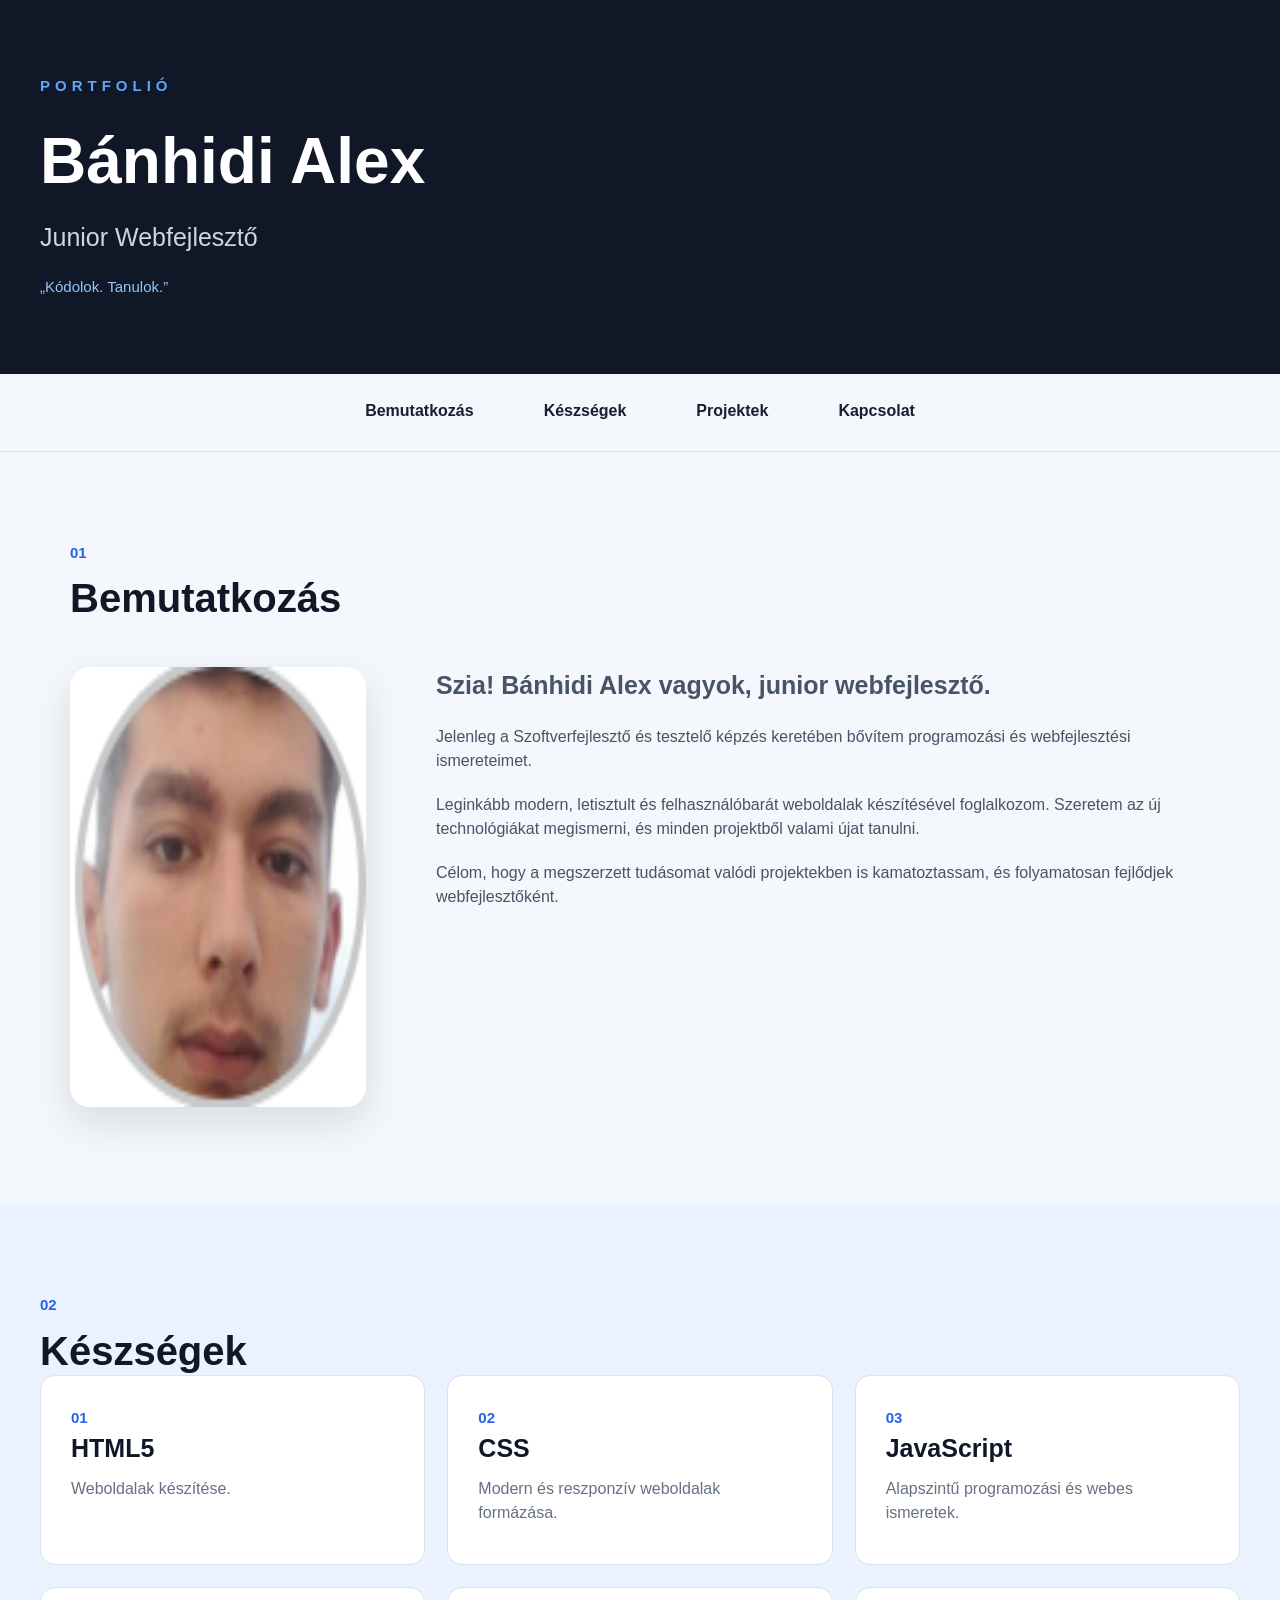
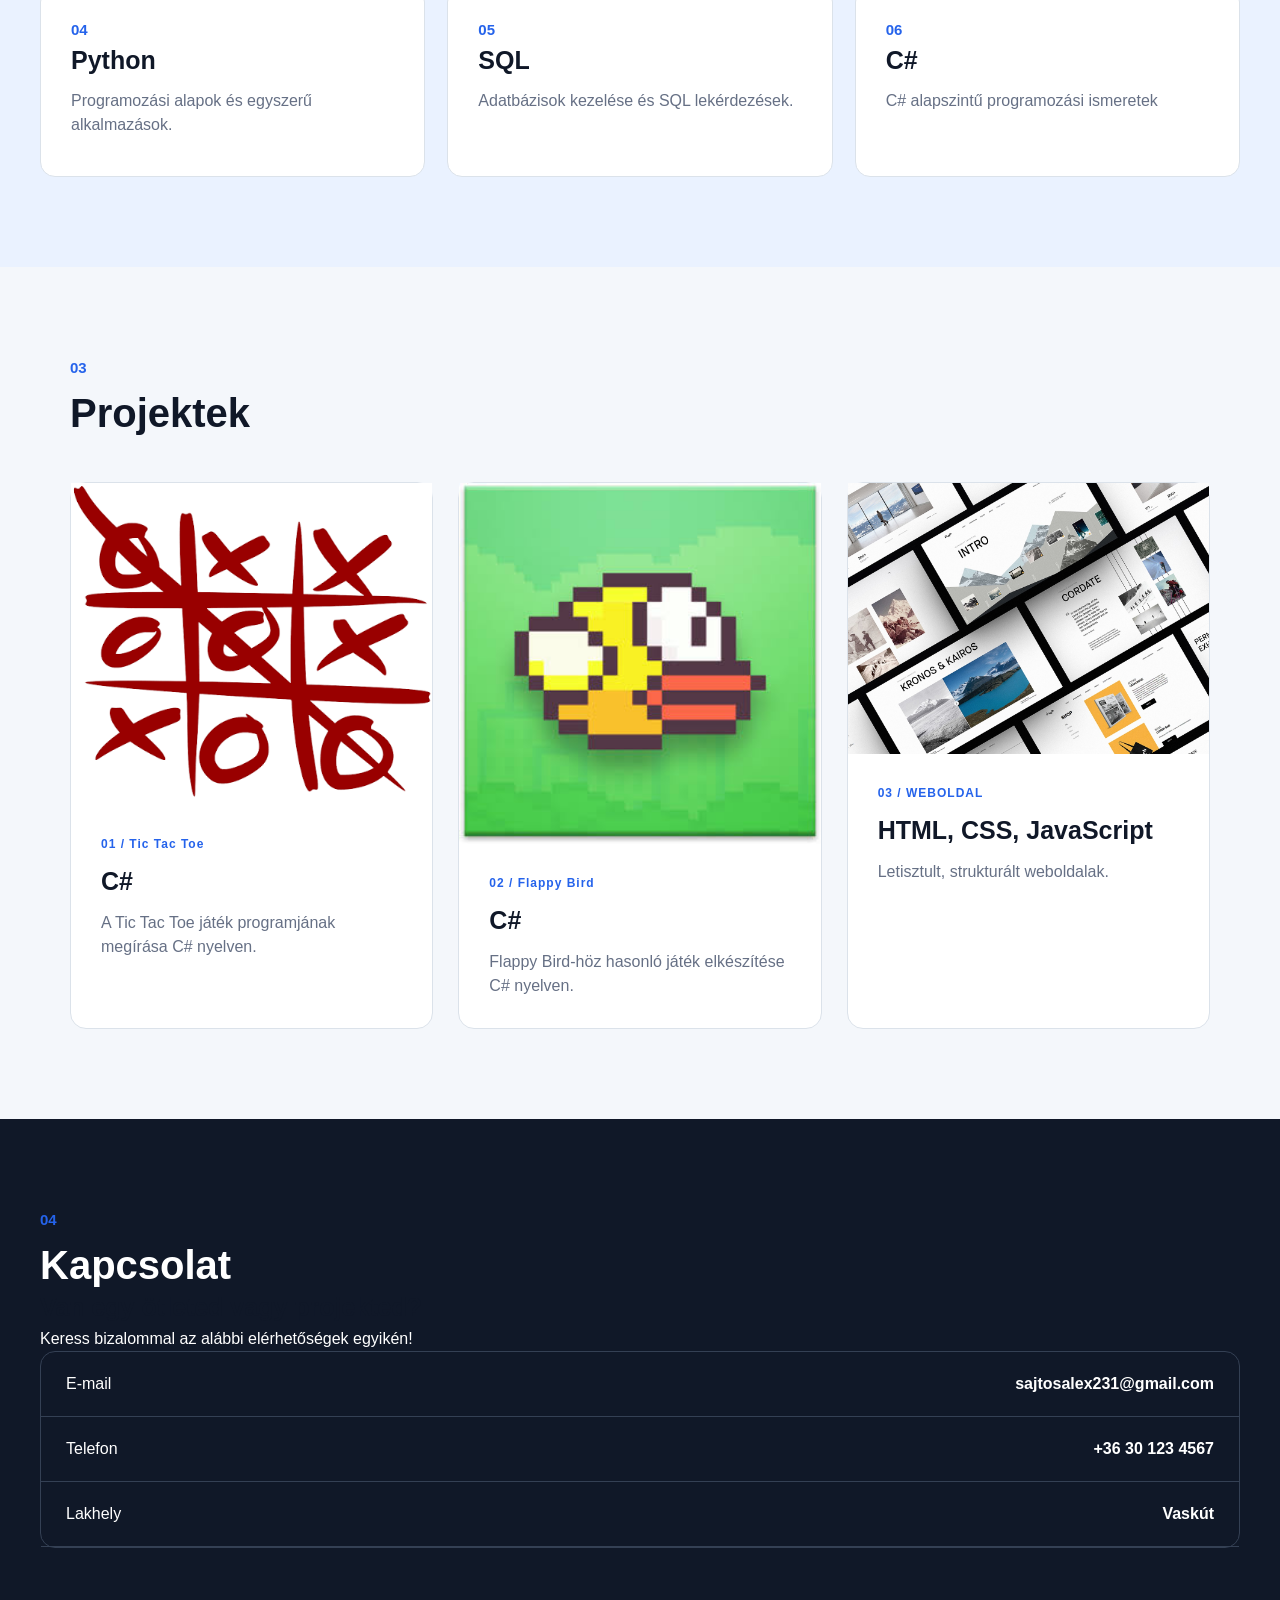
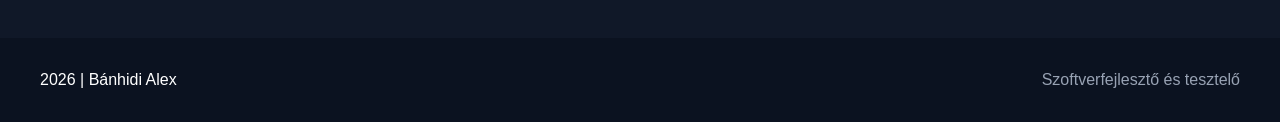
==== commit db313fdb: "vegso valtoztatasok 2" ====
--- a/portfolio/index.html
+++ b/portfolio/index.html
@@ -4,8 +4,8 @@
     <link rel="stylesheet" href="css/style.css">
     <meta charset="UTF-8">
     <meta name="viewport" content="width=device-width, initial-scale=1.0">
-    <meta name="description" content="Tamaskó Szabolcs junior webfejlesztő portfólió oldala">
-    <title>Tamaskó Szabolcs | Junior Webfejlesztő</title>
+    <meta name="description" content="Bánhidi Alex junior webfejlesztő portfólió oldala">
+    <title>Bánhidi Alex | Junior Webfejlesztő</title>
 
     <link rel="stylesheet" href="css/style.css">
 </head>
@@ -15,7 +15,7 @@
     <header>
         <div class="header-tartalom">
             <p class="kis-szoveg">PORTFOLIÓ</p>
-            <h1>Tamaskó Szabolcs</h1>
+            <h1>Bánhidi Alex</h1>
             <p class="motto">Junior Webfejlesztő</p>
             <p class="idezet">„Kódolok. Tanulok.”</p>
         </div>
@@ -42,12 +42,12 @@
             <div class="bemutatkozas-tartalom">
 
                 <div class="profil-kep">
-                    <img src="img/profil.png" alt="Tamaskó Szabolcs portréképe">
+                    <img src="img/profil.png" alt="Bánhidi Alex portréképe">
                 </div>
 
                 <div class="bemutatkozo-szoveg">
                     <p class="kiemelt-szoveg">
-                        Szia! Tamaskó Szabolcs vagyok, junior webfejlesztő.
+                        Szia! Bánhidi Alex vagyok, junior webfejlesztő.
                     </p>
 
                     <p>
@@ -196,17 +196,17 @@
 
                     <div class="kapcsolat-sor">
                         <span>E-mail</span>
-                        <a href="mailto:peter@email.hu">sajtosalex231@gmail.com</a>
+                        <p>sajtosalex231@gmail.com</p>
                     </div>
 
                     <div class="kapcsolat-sor">
                         <span>Telefon</span>
-                        <a href="tel:+36301234567">+36 30 123 4567</a>
+                        <p>+36 30 123 4567</p>
                     </div>
 
                     <div class="kapcsolat-sor">
                         <span>Lakhely</span>
-                        <p>Dusnok</p>
+                        <p>Vaskút</p>
                     </div>
 
                 </div>
@@ -220,7 +220,7 @@
 
     <footer>
         <div class="footer-tartalom">
-            <p>© 2026 Tamaskó Szabolcs</p>
+            <p>2026 | Bánhidi Alex</p>
             <p>Szoftverfejlesztő és tesztelő</p>
         </div>
     </footer>
